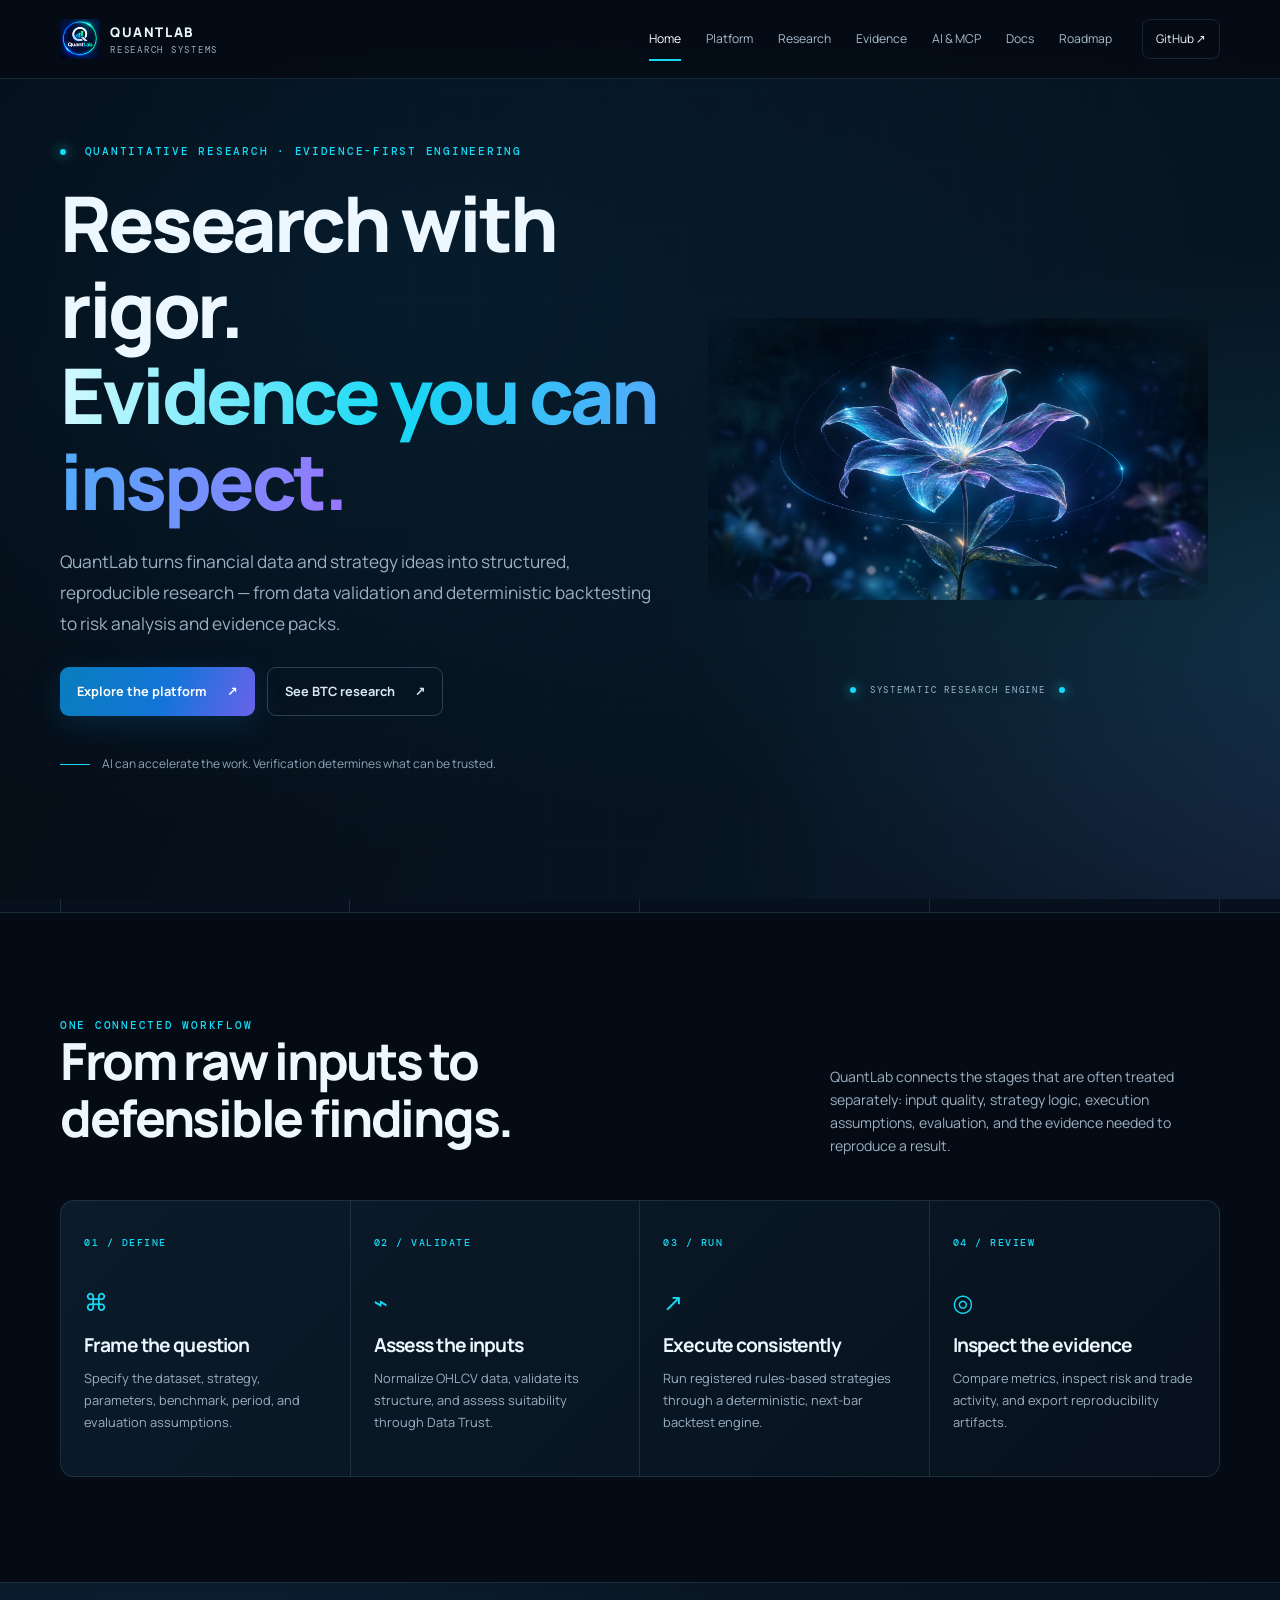
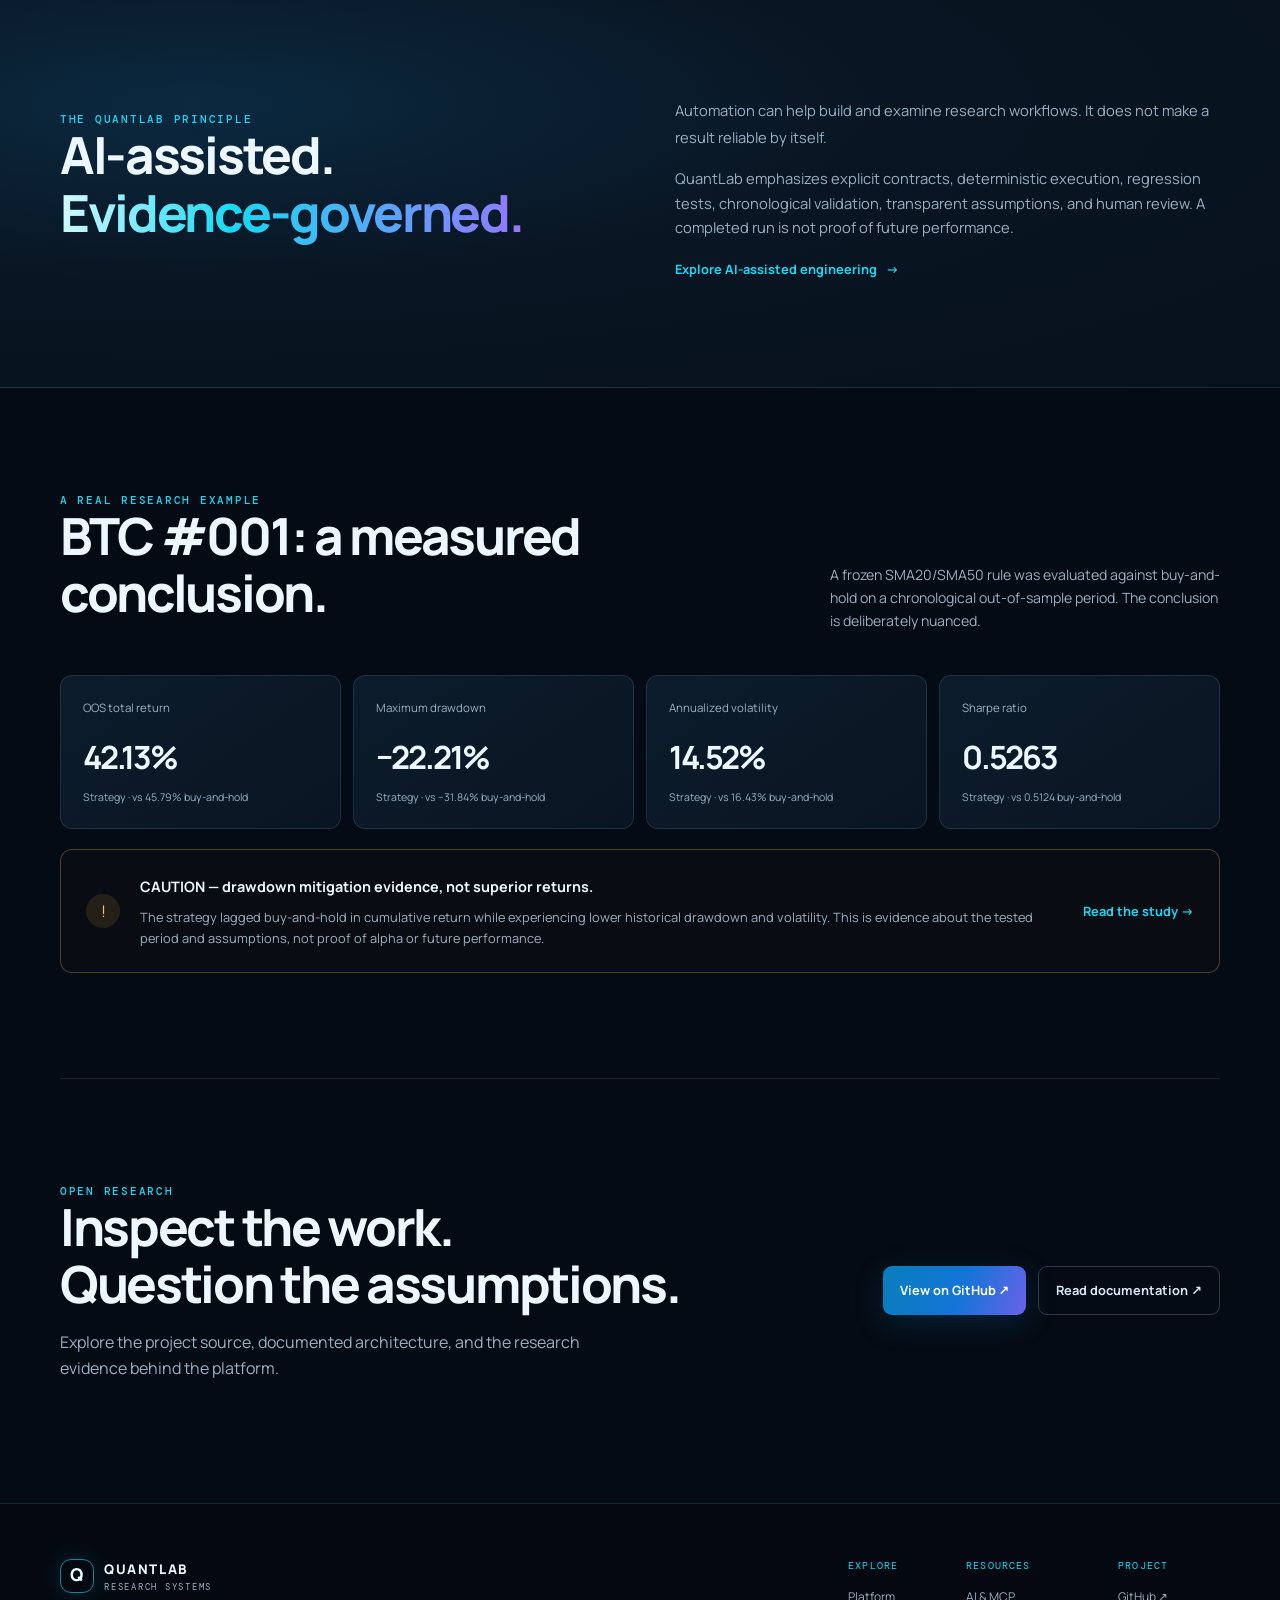
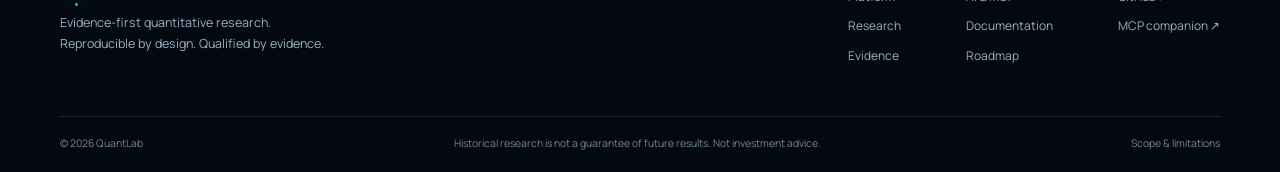
==== website/index.html @ 6d6d2eb5 "Publish QuantLab website and BTC-001 evidence" ====
<!doctype html>
<html lang="en">
<head>
  <meta charset="utf-8"><meta name="viewport" content="width=device-width,initial-scale=1">
  <meta name="description" content="QuantLab is an evidence-first quantitative research and financial analysis platform for reproducible strategy evaluation.">
  <title>QuantLab — Research. Validate. Reproduce.</title><link rel="stylesheet" href="assets/site.css">
</head>
<body data-page="home">
<div id="site-header"></div>
<main>
  <section class="hero wrap">
    <div class="hero-copy">
      <div class="eyebrow"><span class="pulse"></span> QUANTITATIVE RESEARCH · EVIDENCE-FIRST ENGINEERING</div>
      <h1>Research with rigor.<br><span class="gradient">Evidence you can inspect.</span></h1>
      <p class="lead">QuantLab turns financial data and strategy ideas into structured, reproducible research — from data validation and deterministic backtesting to risk analysis and evidence packs.</p>
      <div class="actions"><a class="btn primary" href="platform.html">Explore the platform <span>↗</span></a><a class="btn secondary" href="research.html">See BTC research <span>↗</span></a></div>
      <div class="hero-note"><span class="line"></span> AI can accelerate the work. Verification determines what can be trusted.</div>
    </div>
    <div class="flower-stage" aria-label="Luminous botanical flower illustration">
      <div class="orbit orbit-a"></div><div class="orbit orbit-b"></div>
      <img class="flower" src="assets/quantlab-realistic-flower.png" alt="Realistic luminous cyan and violet botanical flower representing QuantLab research" loading="eager" decoding="async">
      <div class="flower-caption"><span class="tiny-dot"></span> SYSTEMATIC RESEARCH ENGINE <span class="tiny-dot"></span></div>
    </div>
  </section>
  <section class="signal-strip"><div class="wrap strip-grid"><div><b>01</b><span>Data integrity</span></div><div><b>02</b><span>Deterministic research</span></div><div><b>03</b><span>Risk & performance</span></div><div><b>04</b><span>Reproducible evidence</span></div></div></section>
  <section class="section wrap">
    <div class="section-head"><div><div class="eyebrow">ONE CONNECTED WORKFLOW</div><h2>From raw inputs to defensible findings.</h2></div><p>QuantLab connects the stages that are often treated separately: input quality, strategy logic, execution assumptions, evaluation, and the evidence needed to reproduce a result.</p></div>
    <div class="workflow">
      <article><span class="step">01 / DEFINE</span><div class="step-icon">⌘</div><h3>Frame the question</h3><p>Specify the dataset, strategy, parameters, benchmark, period, and evaluation assumptions.</p></article>
      <article><span class="step">02 / VALIDATE</span><div class="step-icon">⌁</div><h3>Assess the inputs</h3><p>Normalize OHLCV data, validate its structure, and assess suitability through Data Trust.</p></article>
      <article><span class="step">03 / RUN</span><div class="step-icon">↗</div><h3>Execute consistently</h3><p>Run registered rules-based strategies through a deterministic, next-bar backtest engine.</p></article>
      <article><span class="step">04 / REVIEW</span><div class="step-icon">◎</div><h3>Inspect the evidence</h3><p>Compare metrics, inspect risk and trade activity, and export reproducibility artifacts.</p></article>
    </div>
  </section>
  <section class="section dark-panel"><div class="wrap split"><div><div class="eyebrow">THE QUANTLAB PRINCIPLE</div><h2>AI-assisted.<br><span class="gradient">Evidence-governed.</span></h2></div><div><p class="lead">Automation can help build and examine research workflows. It does not make a result reliable by itself.</p><p>QuantLab emphasizes explicit contracts, deterministic execution, regression tests, chronological validation, transparent assumptions, and human review. A completed run is not proof of future performance.</p><a class="text-link" href="ai.html">Explore AI-assisted engineering <span>→</span></a></div></div></section>
  <section class="section wrap">
    <div class="section-head"><div><div class="eyebrow">A REAL RESEARCH EXAMPLE</div><h2>BTC #001: a measured conclusion.</h2></div><p>A frozen SMA20/SMA50 rule was evaluated against buy-and-hold on a chronological out-of-sample period. The conclusion is deliberately nuanced.</p></div>
    <div class="metric-grid">
      <div class="metric-card"><span>OOS total return</span><strong>42.13%</strong><small>Strategy · vs 45.79% buy-and-hold</small></div>
      <div class="metric-card"><span>Maximum drawdown</span><strong>−22.21%</strong><small>Strategy · vs −31.84% buy-and-hold</small></div>
      <div class="metric-card"><span>Annualized volatility</span><strong>14.52%</strong><small>Strategy · vs 16.43% buy-and-hold</small></div>
      <div class="metric-card"><span>Sharpe ratio</span><strong>0.5263</strong><small>Strategy · vs 0.5124 buy-and-hold</small></div>
    </div>
    <div class="verdict"><span class="verdict-mark">!</span><div><b>CAUTION — drawdown mitigation evidence, not superior returns.</b><p>The strategy lagged buy-and-hold in cumulative return while experiencing lower historical drawdown and volatility. This is evidence about the tested period and assumptions, not proof of alpha or future performance.</p></div><a href="research.html" class="text-link">Read the study →</a></div>
  </section>
  <section class="section wrap cta"><div><div class="eyebrow">OPEN RESEARCH</div><h2>Inspect the work.<br>Question the assumptions.</h2><p>Explore the project source, documented architecture, and the research evidence behind the platform.</p></div><div class="actions"><a class="btn primary" href="https://github.com/Khem00/QuantLab-Public" target="_blank" rel="noopener">View on GitHub ↗</a><a class="btn secondary" href="docs.html">Read documentation ↗</a></div></section>
</main>
<div id="site-footer"></div><script src="assets/site.js"></script>
</body></html>
---- website/assets/site.css ----
@import url('https://fonts.googleapis.com/css2?family=DM+Mono:wght@400;500&family=Manrope:wght@400;500;600;700;800&display=swap');
:root{--bg:#050b14;--panel:#091522;--panel2:#0c1b2b;--line:rgba(126,177,211,.16);--text:#edf7ff;--muted:#9bb0c2;--cyan:#16d9f5;--blue:#387be9;--violet:#9875ff;--green:#6de0b0;--max:1160px}
*{box-sizing:border-box}html{scroll-behavior:smooth}body{margin:0;background:var(--bg);color:var(--text);font-family:Manrope,system-ui,sans-serif;line-height:1.65}a{color:inherit;text-decoration:none}p{color:var(--muted);margin:.6rem 0 1rem}h1,h2,h3{line-height:1.12;letter-spacing:-.045em;margin:0 0 1rem}h1{font-size:clamp(2.8rem,6vw,5.6rem);font-weight:800}h2{font-size:clamp(2rem,4vw,3.2rem);font-weight:750}h3{font-size:1.2rem}.wrap{width:min(var(--max),calc(100% - 48px));margin-inline:auto}.gradient{background:linear-gradient(100deg,#d9fbff 0%,#16d9f5 38%,#9875ff 100%);-webkit-background-clip:text;background-clip:text;color:transparent}.eyebrow,.step,.doc-kind{font:500 .68rem 'DM Mono',monospace;letter-spacing:.16em;color:var(--cyan)}.topbar{position:sticky;top:0;z-index:20;background:rgba(5,11,20,.86);backdrop-filter:blur(18px);border-bottom:1px solid var(--line)}.nav-wrap{height:78px;display:flex;align-items:center;gap:30px}.brand{display:flex;align-items:center;gap:10px;font-size:.83rem;font-weight:800;letter-spacing:.12em;white-space:nowrap}.brand small{display:block;font: .55rem 'DM Mono',monospace;color:var(--muted);letter-spacing:.2em;margin-top:1px}.brand-mark{width:34px;height:34px;border:1px solid rgba(22,217,245,.6);border-radius:11px;display:grid;place-items:center;color:#eaffff;font-size:1.1rem;box-shadow:0 0 22px #16d9f522}.brand-mark span{color:var(--cyan)}.nav{display:flex;gap:clamp(12px,2vw,25px);margin-left:auto}.nav a{font-size:.76rem;color:#aabccc;transition:.2s}.nav a:hover,.nav a[aria-current=page]{color:#fff}.nav a[aria-current=page]{position:relative}.nav a[aria-current=page]:after{content:"";height:2px;background:var(--cyan);position:absolute;bottom:-12px;left:0;right:0}.nav-cta{font-size:.74rem;padding:9px 13px;border:1px solid var(--line);border-radius:8px}.menu-toggle{display:none;background:none;color:white;border:1px solid var(--line);border-radius:8px;padding:8px 10px}.hero{min-height:650px;display:grid;grid-template-columns:1.08fr .92fr;align-items:center;gap:20px;padding-top:65px;padding-bottom:70px}.hero-copy{position:relative;z-index:2}.hero h1{margin:22px 0}.lead{font-size:1.08rem;line-height:1.8;max-width:690px}.hero-copy .lead{max-width:610px}.actions{display:flex;gap:12px;flex-wrap:wrap;margin:28px 0}.btn{display:inline-flex;align-items:center;gap:20px;padding:13px 17px;border-radius:9px;font-size:.8rem;font-weight:700;transition:transform .2s,border-color .2s}.btn:hover{transform:translateY(-2px)}.btn.primary{background:linear-gradient(110deg,#087eBD,#1474d8 55%,#6a62e9);color:white;box-shadow:0 8px 30px #087ebd35}.btn.secondary{border:1px solid rgba(145,184,214,.28);color:#d9e8f3}.hero-note{display:flex;align-items:center;gap:12px;color:#8da5b8;font-size:.75rem;margin-top:38px}.hero-note .line{width:30px;height:1px;background:var(--cyan)}.flower-stage{height:490px;position:relative;display:grid;place-items:center}.flower{width:min(100%,480px);overflow:visible;animation:flower-breathe 7s ease-in-out infinite}.petals{transform-origin:260px 260px;animation:flower-turn 90s linear infinite}.orbit{position:absolute;border:1px solid rgba(22,217,245,.12);border-radius:50%;width:420px;height:420px;animation:orbit 18s linear infinite}.orbit-b{width:350px;height:350px;border-color:#9875ff25;animation-direction:reverse;animation-duration:24s}.flower-caption{position:absolute;bottom:8px;font: .58rem 'DM Mono',monospace;letter-spacing:.16em;color:#829caf}.tiny-dot,.pulse{display:inline-block;width:6px;height:6px;border-radius:50%;background:var(--cyan);box-shadow:0 0 12px var(--cyan);margin:0 7px}.pulse{margin:0 10px 0 0;animation:pulse 2s infinite}.signal-strip{border-block:1px solid var(--line);background:#07111d}.strip-grid{display:grid;grid-template-columns:repeat(4,1fr)}.strip-grid div{padding:23px 12px;border-right:1px solid var(--line);display:flex;gap:14px;align-items:center}.strip-grid div:first-child{border-left:1px solid var(--line)}.strip-grid b{font: .7rem 'DM Mono';color:var(--cyan)}.strip-grid span{font-size:.78rem;color:#bdcedb}.section{padding-top:105px;padding-bottom:105px}.section-head{display:flex;justify-content:space-between;gap:45px;align-items:end;margin-bottom:38px}.section-head>div{max-width:610px}.section-head p{max-width:390px;margin:0 0 5px;font-size:.88rem}.workflow{display:grid;grid-template-columns:repeat(4,1fr);border:1px solid var(--line);border-radius:14px;overflow:hidden;background:linear-gradient(135deg,#0b1b2a,#07111d)}.workflow article{padding:26px 23px;border-right:1px solid var(--line);min-height:230px}.workflow article:last-child{border:0}.step{font-size:.6rem}.step-icon{font-size:1.5rem;color:var(--cyan);margin:28px 0 14px}.workflow h3{margin-bottom:9px}.workflow p,.cap p,.artifact-grid p{font-size:.8rem;line-height:1.75}.dark-panel{background:radial-gradient(ellipse at 15% 30%,#0b2940 0,#091522 45%,#07111d 100%);border-block:1px solid var(--line)}.split{display:grid;grid-template-columns:1fr 1fr;gap:70px;align-items:center}.split p{font-size:.92rem}.text-link{color:var(--cyan);font-size:.8rem;font-weight:700}.text-link span{margin-left:6px}.metric-grid{display:grid;grid-template-columns:repeat(4,1fr);gap:12px}.metric-card{border:1px solid var(--line);background:linear-gradient(145deg,#0c1c2c,#091522);border-radius:12px;padding:22px}.metric-card span,.metric-card small{display:block;color:var(--muted);font-size:.72rem}.metric-card strong{display:block;font-size:2rem;letter-spacing:-.06em;margin:14px 0 5px}.metric-card small{font-size:.66rem}.verdict,.callout{margin-top:20px;padding:23px 25px;border:1px solid #d6a64b55;background:#201b122e;border-radius:12px;display:flex;align-items:center;gap:20px}.verdict-mark{width:34px;height:34px;border-radius:50%;display:grid;place-items:center;background:#e0a93a20;color:#f4c66d;flex:none}.verdict b,.callout b{font-size:.9rem}.verdict p,.callout p{font-size:.8rem;margin:7px 0 0}.verdict .text-link{margin-left:auto;white-space:nowrap}.cta{display:flex;justify-content:space-between;align-items:center;border-top:1px solid var(--line)}.cta p{max-width:580px}.page-hero{padding-top:110px;padding-bottom:55px}.page-hero h1{font-size:clamp(2.7rem,5.5vw,4.8rem);margin:20px 0}.page-hero .lead{max-width:760px}.tag-row,.tag-cloud{display:flex;gap:9px;flex-wrap:wrap;margin-top:25px}.tag-row span,.tag-cloud span{font: .62rem 'DM Mono';letter-spacing:.08em;color:#9fb4c5;border:1px solid var(--line);border-radius:30px;padding:8px 12px}.architecture{max-width:900px;margin:auto}.arch-row{display:grid;grid-template-columns:130px 1fr;gap:18px;align-items:center}.arch-label{font: .65rem 'DM Mono';letter-spacing:.12em;color:var(--cyan)}.arch-card{border:1px solid #1a4863;background:linear-gradient(100deg,#0c2234,#0a1725);border-radius:11px;padding:19px 22px;display:flex;flex-direction:column;gap:5px}.arch-card b{font-size:.95rem}.arch-card span{font-size:.76rem;color:var(--muted)}.arch-card.multi{display:grid;grid-template-columns:repeat(3,1fr);gap:15px}.arch-card.multi>div{display:flex;flex-direction:column;gap:6px}.arch-arrow{text-align:center;color:#24bddb;padding:8px 0;font-size:1.2rem}.cap-grid{display:grid;grid-template-columns:repeat(4,1fr);gap:12px}.cap{border:1px solid var(--line);background:#091522;padding:23px;border-radius:12px;min-height:235px}.cap-num{font: .65rem 'DM Mono';color:var(--cyan)}.cap h3{margin:22px 0 10px}.cap a{font-size:.72rem;color:var(--cyan)}.study-meta{display:grid;grid-template-columns:repeat(4,1fr);gap:10px;margin-bottom:95px}.study-meta div{padding:18px;border:1px solid var(--line);border-radius:10px;background:#091522;display:flex;flex-direction:column;gap:5px}.study-meta small{font: .6rem 'DM Mono';letter-spacing:.1em;color:var(--cyan)}.study-meta b{font-size:1rem}.study-meta span{font-size:.7rem;color:var(--muted)}.result-table-wrap{overflow-x:auto;border:1px solid var(--line);border-radius:12px}.result-table{width:100%;border-collapse:collapse;min-width:650px}.result-table th,.result-table td{text-align:left;padding:17px 19px;border-bottom:1px solid var(--line);font-size:.8rem}.result-table th{font: .65rem 'DM Mono';color:var(--cyan);letter-spacing:.1em;background:#0a1826}.result-table tr:last-child td{border:0}.negative{color:#ff9c9c}.positive{color:#7ee0b3}.callout{display:block;border-color:#16d9f544;background:#0c2635}.method-grid{display:grid;grid-template-columns:repeat(4,1fr);gap:22px;margin-top:40px}.method-grid b{font: .7rem 'DM Mono';color:var(--cyan)}.method-grid p{font-size:.8rem}.limit-list,.status-list{list-style:none;padding:0;margin:0}.limit-list li,.status-list li{padding:15px 12px 15px 32px;border-bottom:1px solid var(--line);position:relative;color:#c0d0dd;font-size:.88rem}.limit-list li:before,.status-list li:before{content:"↗";position:absolute;left:5px;color:var(--cyan)}.small-note{font-size:.72rem;max-width:850px;margin-top:25px}.trust-list{border:1px solid var(--line);border-radius:12px;overflow:hidden}.trust-list>div{display:grid;grid-template-columns:210px 1fr;gap:20px;padding:16px 20px;border-bottom:1px solid var(--line);align-items:center}.trust-list>div:last-child{border:0}.trust-list p{margin:0;font-size:.82rem}.state{font: .6rem 'DM Mono';letter-spacing:.1em;border:1px solid var(--line);border-radius:30px;padding:7px 10px;display:inline-block;width:max-content}.trusted{color:#78e1b4;border-color:#78e1b455}.conditional{color:#f2c56e;border-color:#f2c56e55}.degraded{color:#e6a06c;border-color:#e6a06c55}.questionable,.unresolved{color:#ff9696;border-color:#ff969655}.artifact-grid{display:grid;grid-template-columns:repeat(3,1fr);gap:13px}.artifact-grid article{border:1px solid var(--line);border-radius:12px;padding:24px;background:#091522}.artifact-icon{font-size:1.5rem;color:var(--cyan);margin-bottom:20px}.integration-card{margin-top:30px;border:1px solid #16d9f544;border-radius:14px;padding:28px;background:linear-gradient(110deg,#0d2333,#0a1724);display:flex;justify-content:space-between;gap:35px;align-items:center}.integration-card h3{margin-top:18px}.integration-card p{font-size:.82rem;max-width:700px}.narrow{max-width:780px}.doc-grid{display:grid;grid-template-columns:repeat(2,1fr);gap:14px}.doc-card{padding:30px;border:1px solid var(--line);border-radius:13px;background:linear-gradient(145deg,#0c1b2b,#08131f);transition:.2s}.doc-card:hover{border-color:#16d9f577;transform:translateY(-3px)}.doc-card h3{font-size:1.45rem;margin:18px 0 10px}.doc-card p{font-size:.84rem}.doc-kind{font-size:.6rem}.status-grid{display:grid;grid-template-columns:repeat(3,1fr);gap:15px;margin-top:35px}.status-grid article{padding:23px;border:1px solid var(--line);border-radius:12px;background:#0b1927}.status-grid h3{margin-top:18px}.status-grid p{font-size:.8rem}.exclusion-grid{display:grid;grid-template-columns:repeat(3,1fr);gap:10px}.exclusion-grid span{padding:14px;border:1px solid var(--line);border-radius:9px;color:#aabccc;font-size:.78rem;background:#091522}.footer{border-top:1px solid var(--line);background:#040911;padding:55px 0 20px}.footer-main{display:flex;justify-content:space-between;gap:50px;padding-bottom:45px}.footer-main p{font-size:.78rem;margin-top:20px}.footer-links{display:flex;gap:65px}.footer-links div{display:flex;flex-direction:column;gap:10px}.footer-links b{font: .62rem 'DM Mono';letter-spacing:.12em;color:var(--cyan);margin-bottom:5px}.footer-links a{font-size:.75rem;color:var(--muted)}.footer-bottom{border-top:1px solid var(--line);padding-top:18px;display:flex;justify-content:space-between;gap:20px;color:#71879a;font-size:.65rem}
@keyframes flower-turn{to{transform:rotate(360deg)}}@keyframes flower-breathe{0%,100%{transform:scale(.96);filter:drop-shadow(0 0 15px #16d9f522)}50%{transform:scale(1.025);filter:drop-shadow(0 0 30px #16d9f544)}}@keyframes orbit{to{transform:rotate(360deg)}}@keyframes pulse{50%{opacity:.35;box-shadow:0 0 2px var(--cyan)}}@media(max-width:950px){.nav{gap:12px}.nav a{font-size:.68rem}.nav-cta{display:none}.cap-grid{grid-template-columns:repeat(2,1fr)}.workflow{grid-template-columns:repeat(2,1fr)}.workflow article:nth-child(2){border-right:0}.workflow article:nth-child(-n+2){border-bottom:1px solid var(--line)}.hero{grid-template-columns:1fr  .8fr}.flower-stage{height:390px}.metric-grid{grid-template-columns:repeat(2,1fr)}}@media(max-width:700px){.wrap{width:min(100% - 34px,var(--max))}.nav-wrap{height:68px}.menu-toggle{display:block;margin-left:auto}.nav{display:none;position:absolute;top:68px;left:0;right:0;padding:15px 22px 22px;background:#07111d;border-bottom:1px solid var(--line);flex-direction:column;gap:0}.nav.open{display:flex}.nav a{padding:12px 3px;font-size:.82rem}.nav a[aria-current=page]:after{display:none}.hero{display:flex;flex-direction:column;align-items:stretch;padding-top:75px;gap:0;min-height:0}.hero h1{font-size:clamp(2.65rem,12vw,4.2rem)}.flower-stage{height:340px;margin-top:10px}.flower{width:320px}.orbit{width:300px;height:300px}.orbit-b{width:250px;height:250px}.signal-strip .strip-grid{grid-template-columns:repeat(2,1fr)}.strip-grid div{padding:17px 7px}.strip-grid span{font-size:.68rem}.section{padding-top:75px;padding-bottom:75px}.section-head,.split,.cta{display:block}.section-head p{margin-top:15px}.workflow{grid-template-columns:1fr}.workflow article{border-right:0!important;border-bottom:1px solid var(--line);min-height:0}.workflow article:last-child{border-bottom:0}.step-icon{margin:17px 0 10px}.metric-grid{grid-template-columns:repeat(2,1fr);gap:8px}.metric-card{padding:15px}.metric-card strong{font-size:1.55rem}.metric-card small{font-size:.6rem}.verdict{align-items:flex-start;flex-wrap:wrap}.verdict .text-link{margin-left:54px}.page-hero{padding-top:80px;padding-bottom:35px}.page-hero h1{font-size:clamp(2.5rem,11vw,4rem)}.arch-row{grid-template-columns:1fr;gap:8px}.arch-label{margin-top:10px}.arch-card.multi{grid-template-columns:1fr}.cap-grid,.artifact-grid,.doc-grid,.status-grid,.exclusion-grid{grid-template-columns:1fr}.study-meta{grid-template-columns:repeat(2,1fr);margin-bottom:70px}.method-grid{grid-template-columns:repeat(2,1fr);gap:10px}.trust-list>div{grid-template-columns:1fr;gap:8px}.integration-card{display:block}.integration-card .btn{margin-top:10px}.footer-main,.footer-links{display:block}.footer-links{display:grid;grid-template-columns:repeat(3,1fr);gap:15px;margin-top:30px}.footer-links a{font-size:.68rem}.footer-bottom{flex-wrap:wrap}.cta .actions{margin-top:20px}}
/* Independent glass-petal movement */
.petal-motion{
  transform-box:view-box;
  transform-origin:260px 260px;
  animation:quantlab-petal-bloom var(--petal-duration,8s) ease-in-out var(--petal-delay,0s) infinite alternate;
  will-change:transform;
}

.outer-petal{transform-box:view-box}
.inner-petal{transform-box:view-box}

@keyframes quantlab-petal-bloom{
  0%{transform:scale(.965) rotate(-.65deg)}
  50%{transform:scale(1.012) rotate(.25deg)}
  100%{transform:scale(1.035) rotate(.8deg)}
}
@media(prefers-reduced-motion:reduce){*,*:before,*:after{scroll-behavior:auto!important;animation-duration:.01ms!important;animation-iteration-count:1!important;transition-duration:.01ms!important}}
/* Shared header: official QuantLab logo */
.brand-mark-logo{width:40px;height:40px;border:0;border-radius:0;box-shadow:none;overflow:visible;padding:0;flex:none;background:transparent}
.brand-mark-logo img{display:block;width:100%;height:100%;object-fit:contain}

/* ==========================================================
   QUANTLAB HOMEPAGE — animated research atmosphere
   Scoped to the homepage hero; shared site styles preserved.
   ========================================================== */

.hero{
  position:relative;
  isolation:isolate;
}

.hero::before{
  content:"";
  position:absolute;
  z-index:-2;
  top:-55px;
  bottom:-55px;
  left:50%;
  width:100vw;
  transform:translateX(-50%);
  pointer-events:none;
  background:
    radial-gradient(ellipse at 72% 45%,rgba(22,217,245,.13),transparent 37%),
    radial-gradient(ellipse at 82% 62%,rgba(152,117,255,.13),transparent 38%),
    radial-gradient(ellipse at 20% 20%,rgba(8,126,189,.12),transparent 38%),
    linear-gradient(115deg,#050b14 5%,#071522 48%,#080d1b 100%);
  background-size:150% 150%;
  animation:quantlab-atmosphere 22s ease-in-out infinite alternate;
}

.hero::after{
  content:"";
  position:absolute;
  z-index:-1;
  inset:-55px calc((1160px - 100vw)/2);
  pointer-events:none;
  opacity:.2;
  background-image:
    linear-gradient(rgba(91,176,211,.09) 1px,transparent 1px),
    linear-gradient(90deg,rgba(91,176,211,.09) 1px,transparent 1px);
  background-size:68px 68px;
  mask-image:linear-gradient(to right,transparent,black 22%,black 78%,transparent);
  animation:quantlab-grid-drift 35s linear infinite;
}

.hero-copy,.flower-stage{
  position:relative;
  z-index:1;
}

.flower-stage{
  isolation:isolate;
}

.flower-stage .orbit{
  border-color:rgba(80,204,239,.17);
  box-shadow:0 0 35px rgba(22,217,245,.045),inset 0 0 30px rgba(22,217,245,.025);
}

.flower-stage .orbit-b{
  border-color:rgba(152,117,255,.2);
}

.flower{
  position:relative;
  z-index:1;
  width:min(100%,500px);
  overflow:visible;
  animation:quantlab-flower-float 9s ease-in-out infinite;
  filter:drop-shadow(0 15px 35px rgba(22,217,245,.12));
}

.petal-ring{
  transform-box:view-box;
  transform-origin:260px 260px;
}

.outer-ring{animation:none;}

.inner-ring{animation:none;}

.flower-halo{
  transform-origin:260px 260px;
  animation:quantlab-halo 7s ease-in-out infinite;
}

.flower-stamens{
  transform-origin:260px 260px;
  animation:quantlab-core-pulse 5s ease-in-out infinite;
}

.flower-orbits{
  transform-origin:260px 260px;
  animation:quantlab-orbit-turn 75s linear infinite;
}

.flower-caption{
  z-index:2;
  letter-spacing:.19em;
  color:#9bb8ca;
  text-shadow:0 0 14px rgba(22,217,245,.25);
}

@keyframes quantlab-atmosphere{
  0%{background-position:0% 40%}
  100%{background-position:100% 60%}
}

@keyframes quantlab-grid-drift{
  to{background-position:68px 68px}
}

@keyframes quantlab-flower-float{
  0%,100%{transform:translateY(0) scale(.985)}
  50%{transform:translateY(-9px) scale(1.01)}
}

@keyframes quantlab-outer-turn{
  to{transform:rotate(360deg)}
}

@keyframes quantlab-inner-turn{
  to{transform:rotate(360deg)}
}

@keyframes quantlab-halo{
  0%,100%{opacity:.55;transform:scale(.97)}
  50%{opacity:1;transform:scale(1.035)}
}

@keyframes quantlab-core-pulse{
  0%,100%{opacity:.82;transform:scale(.96)}
  50%{opacity:1;transform:scale(1.06)}
}

@keyframes quantlab-orbit-turn{
  to{transform:rotate(360deg)}
}

@media(max-width:950px){
  .hero::after{inset:-45px -24px}
}

@media(max-width:700px){
  .hero::before{top:-30px;bottom:-30px}
  .hero::after{inset:-30px -17px;background-size:52px 52px}
  .flower{width:min(100%,340px)}
}


/* Independent glass-petal movement */
.petal-motion{
  transform-box:view-box;
  transform-origin:260px 260px;
  animation:quantlab-petal-bloom var(--petal-duration,8s) ease-in-out var(--petal-delay,0s) infinite alternate;
  will-change:transform;
}

.outer-petal{transform-box:view-box}
.inner-petal{transform-box:view-box}

@keyframes quantlab-petal-bloom{
  0%{transform:scale(.965) rotate(-.65deg)}
  50%{transform:scale(1.012) rotate(.25deg)}
  100%{transform:scale(1.035) rotate(.8deg)}
}
@media(prefers-reduced-motion:reduce){
  .hero::before,.hero::after,.flower,.petal-ring,
  .flower-halo,.flower-stamens,.flower-orbits,.petal-motion{
    animation:none!important;
  }
}

/* QuantLab custom cursor */
.ql-cursor, .ql-cursor-dot {
  position: fixed;
  top: 0;
  left: 0;
  pointer-events: none;
  z-index: 99999;
  opacity: 0;
}
.ql-cursor {
  width: 40px;
  height: 40px;
  border: 1px solid rgba(22,217,245,.72);
  border-radius: 50%;
  box-shadow: 0 0 18px rgba(22,217,245,.12);
  transition: width .28s ease, height .28s ease,
              background .28s ease, border-color .28s ease;
}
.ql-cursor-dot {
  width: 6px;
  height: 6px;
  border-radius: 50%;
  background: #16d9f5;
  box-shadow: 0 0 10px rgba(22,217,245,.8);
}
body.ql-cursor-active, body.ql-cursor-active a,
body.ql-cursor-active button {
  cursor: none;
}
body.ql-cursor-active .ql-cursor,
body.ql-cursor-active .ql-cursor-dot {
  opacity: 1;
}
.ql-cursor.is-hovered {
  width: 72px;
  height: 72px;
  background: rgba(22,217,245,.12);
  border-color: rgba(22,217,245,.95);
}
@media (pointer: coarse), (prefers-reduced-motion: reduce) {
  .ql-cursor, .ql-cursor-dot { display: none !important; }
  body.ql-cursor-active, body.ql-cursor-active a,
  body.ql-cursor-active button { cursor: auto; }
}


/* QuantLab realistic flower image integration */
.flower-stage img.flower {
  display:block;
  width:min(100%,500px);
  height:auto;
  object-fit:contain;
  mix-blend-mode:screen;
  -webkit-mask-image:radial-gradient(ellipse at center, #000 52%, rgba(0,0,0,.88) 72%, transparent 100%);
  mask-image:radial-gradient(ellipse at center, #000 52%, rgba(0,0,0,.88) 72%, transparent 100%);
  animation:quantlab-flower-float 10s ease-in-out infinite;
  filter:drop-shadow(0 18px 34px rgba(22,217,245,.16));
}

@media(max-width:700px) {
  .flower-stage img.flower {
    width:min(100%,340px);
  }
}

/* Remove circulating flower orbit rings */
.flower-stage > .orbit {
  display:none !important;
  animation:none !important;
}

/* BTC-001 EVIDENCE DASHBOARD */
#btc-evidence-dashboard{scroll-margin-top:95px}
.chart-status{font-size:.76rem;padding:12px 15px;border:1px solid var(--line);border-radius:9px;background:#091522;margin:0 0 18px}
.research-chart-grid{display:grid;grid-template-columns:repeat(2,minmax(0,1fr));gap:15px}
.research-chart-card{min-width:0;padding:23px;border:1px solid var(--line);border-radius:13px;background:linear-gradient(145deg,#0c1b2b,#08131f)}
.research-chart-wide{grid-column:span 2}
.research-chart-heading{display:flex;justify-content:space-between;align-items:flex-start;gap:15px;margin-bottom:12px}
.research-chart-heading h3{font-size:1.18rem;margin:7px 0 0}
.chart-index{font:.6rem 'DM Mono',monospace;letter-spacing:.12em;color:var(--cyan)}
.chart-unit{font:.62rem 'DM Mono',monospace;color:var(--muted);text-align:right}
.chart-legend{display:flex;gap:20px;flex-wrap:wrap;margin:12px 0 3px;color:#b7c9d8;font-size:.7rem}
.chart-legend span{display:flex;align-items:center;gap:7px}
.chart-legend i{display:inline-block;width:17px;height:3px;border-radius:3px}
.legend-a{background:#16d9f5}
.legend-b{background:#a18aff}
.chart-visual{width:100%;min-height:190px;overflow:hidden}
.chart-visual svg{display:block;width:100%;height:auto;overflow:visible}
.chart-grid{stroke:#294052;stroke-width:1;stroke-dasharray:3 5}
.chart-axis{fill:#8da5b8;font:11px 'DM Mono',monospace}
.chart-axis-line{stroke:#8da5b8;stroke-width:1}
.chart-line-a{stroke:#16d9f5;stroke-width:2.5}
.chart-line-b{stroke:#a18aff;stroke-width:2.5}
.chart-bar-a{fill:#16d9f5}
.chart-bar-b{fill:#a18aff}
.chart-dot{fill:#16d9f5;stroke:#07111d;stroke-width:2}
.chart-exposure{stroke:#16d9f5;stroke-width:5;stroke-linecap:round;opacity:.85}
.chart-caption,.chart-footnote{font-size:.72rem;line-height:1.65;margin:8px 0 0}
.chart-footnote{color:#8da5b8;font-size:.67rem}
.chart-disclaimer{margin-top:18px;padding:17px 19px;border-left:2px solid var(--cyan);background:#0c2635;color:#c1d3df;font-size:.78rem}
@media(max-width:700px){
  .research-chart-grid{grid-template-columns:1fr}
  .research-chart-wide{grid-column:auto}
  .research-chart-card{padding:16px}
  .research-chart-heading{display:block}
  .chart-unit{display:block;text-align:left;margin-top:7px}
  .chart-axis{font-size:10px}
  .chart-visual{min-height:150px}
}
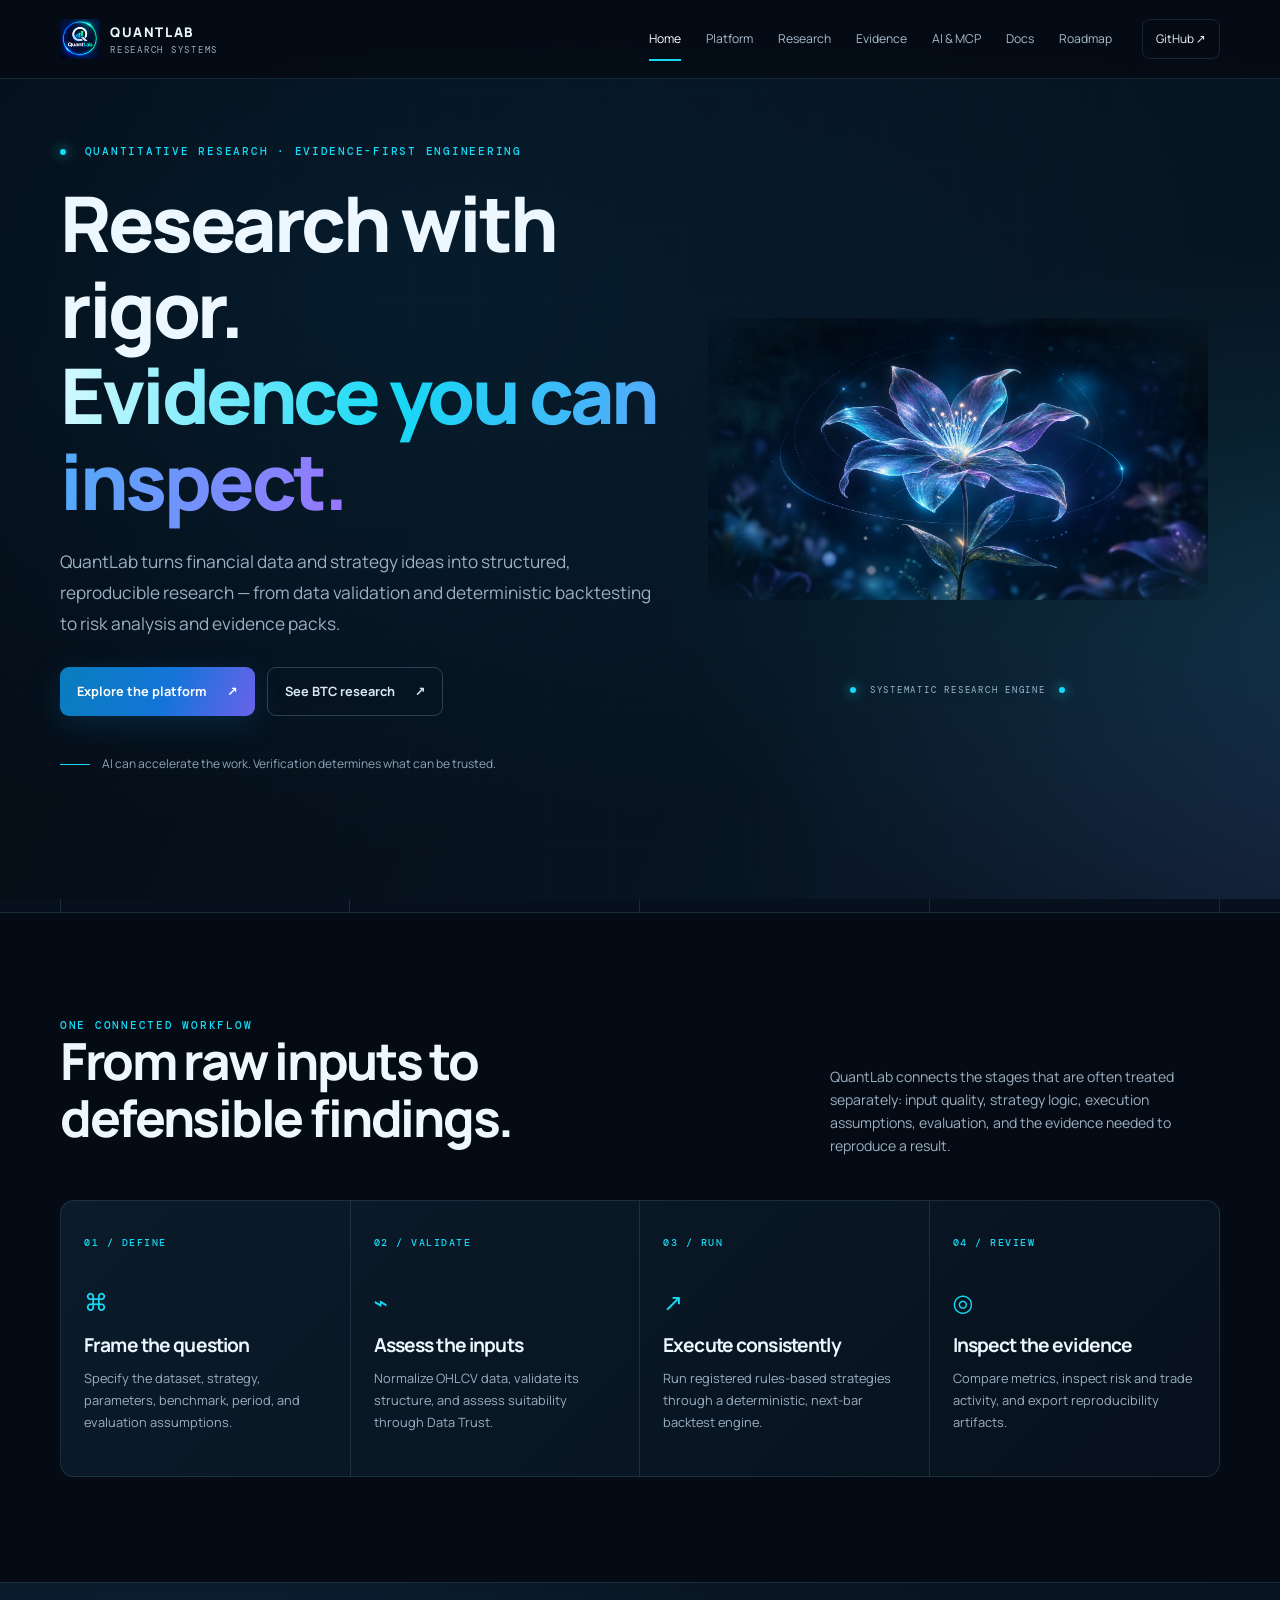
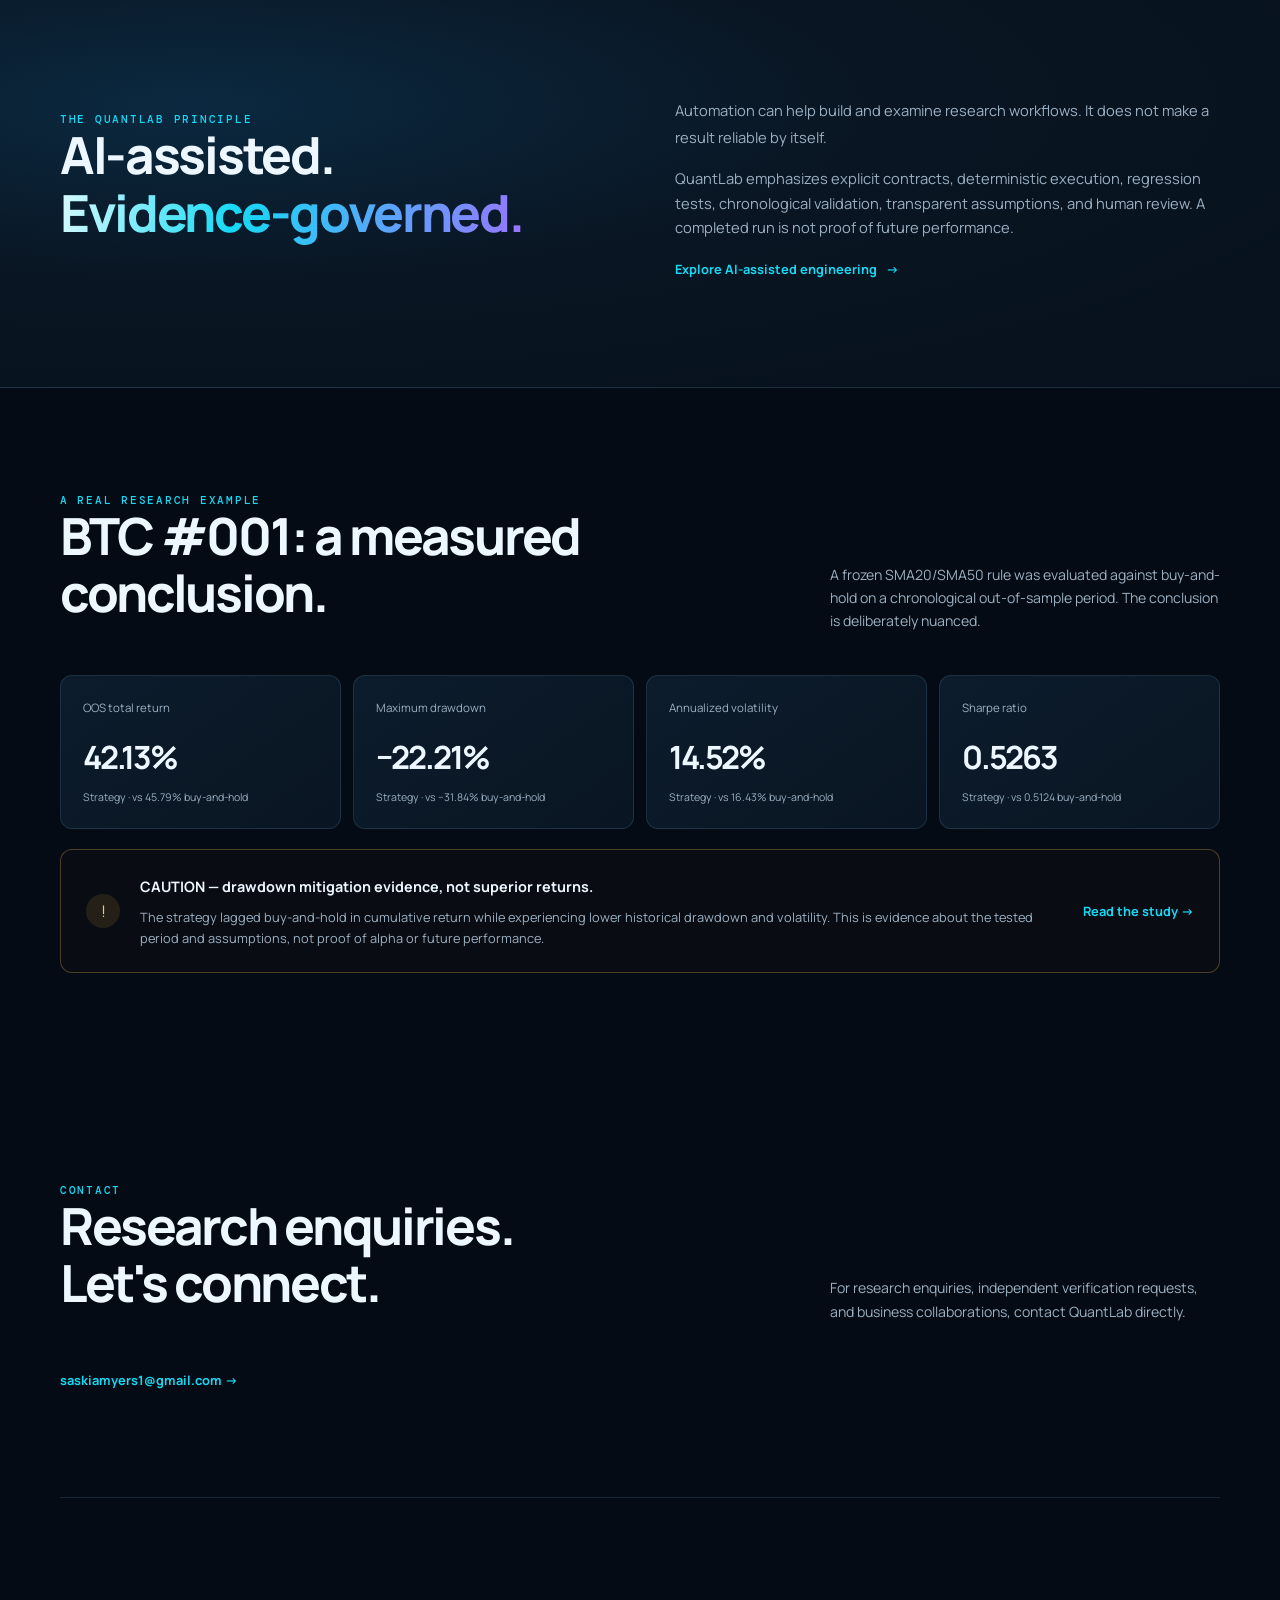
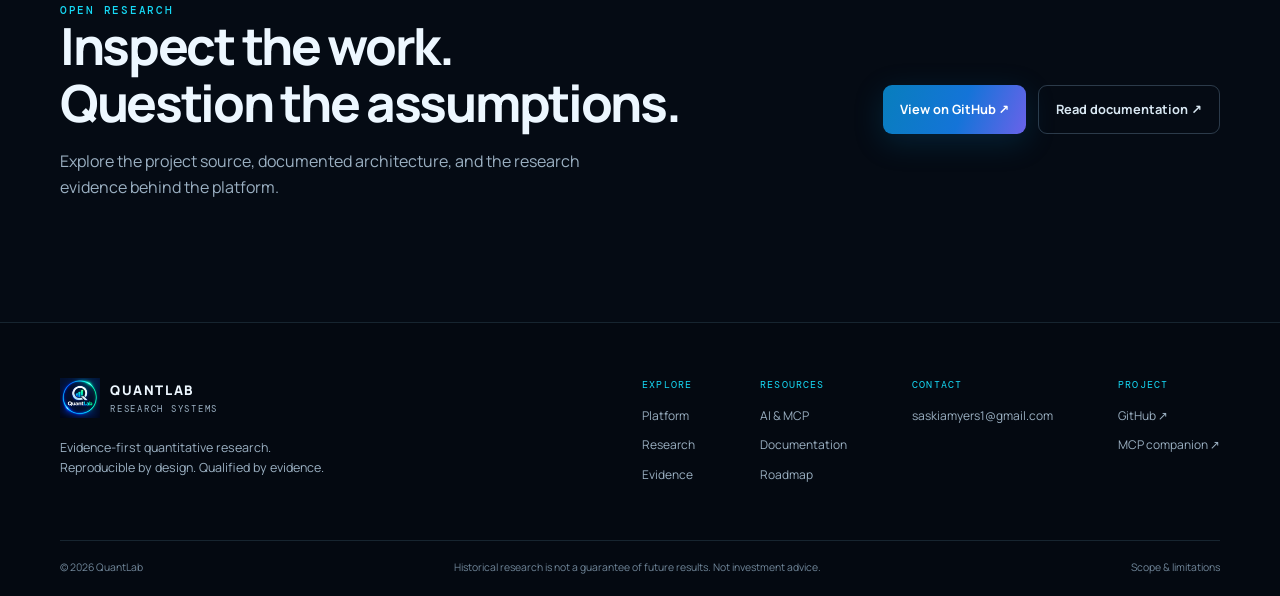
==== commit 8828a411: "Add public contact email to QuantLab website" ====
--- a/website/index.html
+++ b/website/index.html
@@ -43,6 +43,13 @@
     </div>
     <div class="verdict"><span class="verdict-mark">!</span><div><b>CAUTION — drawdown mitigation evidence, not superior returns.</b><p>The strategy lagged buy-and-hold in cumulative return while experiencing lower historical drawdown and volatility. This is evidence about the tested period and assumptions, not proof of alpha or future performance.</p></div><a href="research.html" class="text-link">Read the study →</a></div>
   </section>
+  <section class="section wrap">
+    <div class="section-head">
+      <div><div class="eyebrow">CONTACT</div><h2>Research enquiries.<br>Let's connect.</h2></div>
+      <p>For research enquiries, independent verification requests, and business collaborations, contact QuantLab directly.</p>
+    </div>
+    <a class="text-link" href="mailto:saskiamyers1@gmail.com">saskiamyers1@gmail.com →</a>
+  </section>
   <section class="section wrap cta"><div><div class="eyebrow">OPEN RESEARCH</div><h2>Inspect the work.<br>Question the assumptions.</h2><p>Explore the project source, documented architecture, and the research evidence behind the platform.</p></div><div class="actions"><a class="btn primary" href="https://github.com/Khem00/QuantLab-Public" target="_blank" rel="noopener">View on GitHub ↗</a><a class="btn secondary" href="docs.html">Read documentation ↗</a></div></section>
 </main>
 <div id="site-footer"></div><script src="assets/site.js"></script>
